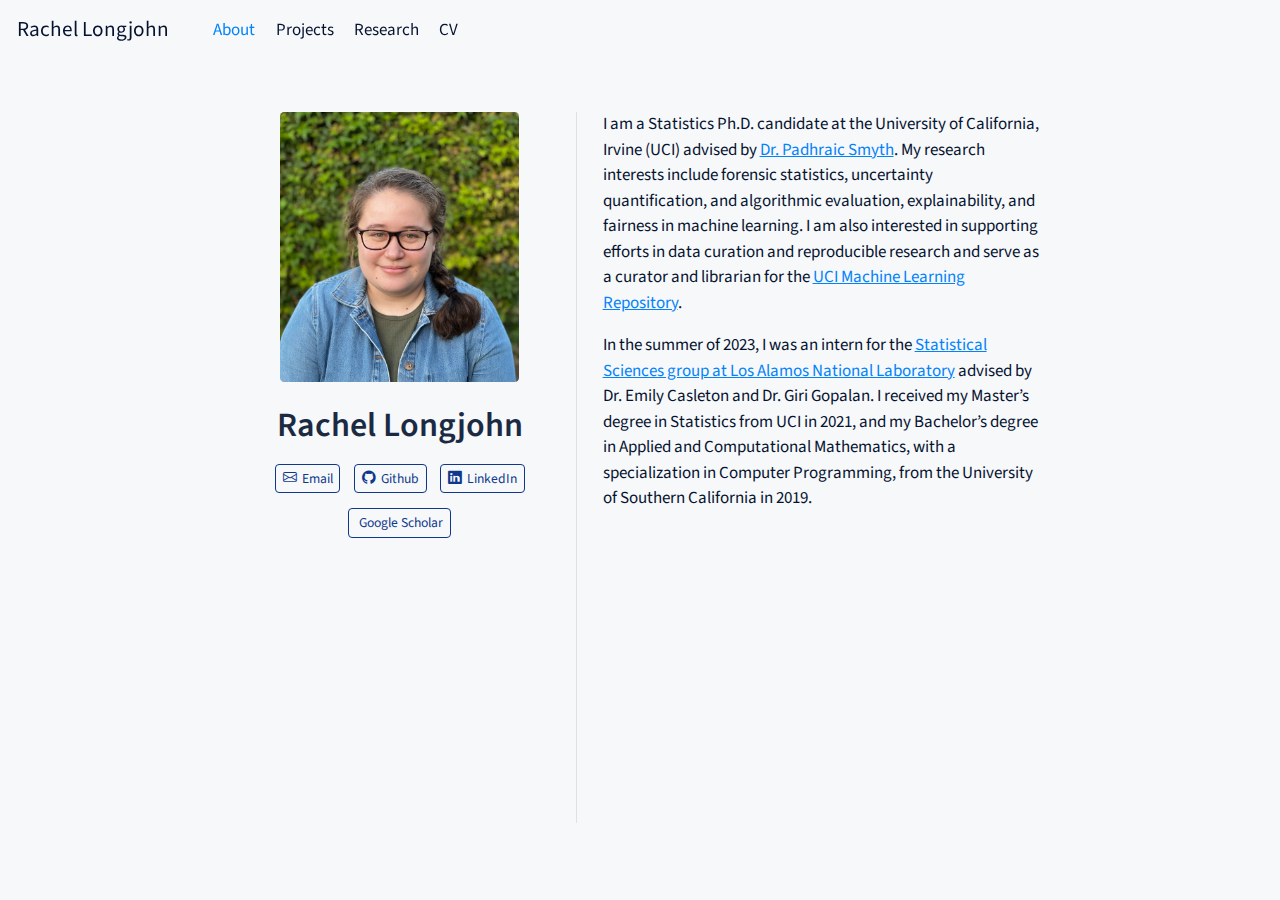
==== docs/index.html @ 6b7d3f92 "Publish site to docs/" ====
<!DOCTYPE html>
<html xmlns="http://www.w3.org/1999/xhtml" lang="en" xml:lang="en"><head>

<meta charset="utf-8">
<meta name="generator" content="quarto-1.3.450">

<meta name="viewport" content="width=device-width, initial-scale=1.0, user-scalable=yes">


<title>Rachel Longjohn</title>
<style>
code{white-space: pre-wrap;}
span.smallcaps{font-variant: small-caps;}
div.columns{display: flex; gap: min(4vw, 1.5em);}
div.column{flex: auto; overflow-x: auto;}
div.hanging-indent{margin-left: 1.5em; text-indent: -1.5em;}
ul.task-list{list-style: none;}
ul.task-list li input[type="checkbox"] {
  width: 0.8em;
  margin: 0 0.8em 0.2em -1em; /* quarto-specific, see https://github.com/quarto-dev/quarto-cli/issues/4556 */ 
  vertical-align: middle;
}
</style>


<script src="site_libs/quarto-nav/quarto-nav.js"></script>
<script src="site_libs/quarto-nav/headroom.min.js"></script>
<script src="site_libs/clipboard/clipboard.min.js"></script>
<script src="site_libs/quarto-html/quarto.js"></script>
<script src="site_libs/quarto-html/popper.min.js"></script>
<script src="site_libs/quarto-html/tippy.umd.min.js"></script>
<link href="site_libs/quarto-html/tippy.css" rel="stylesheet">
<link href="site_libs/quarto-html/quarto-syntax-highlighting.css" rel="stylesheet" id="quarto-text-highlighting-styles">
<script src="site_libs/bootstrap/bootstrap.min.js"></script>
<link href="site_libs/bootstrap/bootstrap-icons.css" rel="stylesheet">
<link href="site_libs/bootstrap/bootstrap.min.css" rel="stylesheet" id="quarto-bootstrap" data-mode="light">
<script src="site_libs/quarto-contrib/iconify-1.0.7/iconify-icon.min.js"></script>
<script id="quarto-search-options" type="application/json">{
  "language": {
    "search-no-results-text": "No results",
    "search-matching-documents-text": "matching documents",
    "search-copy-link-title": "Copy link to search",
    "search-hide-matches-text": "Hide additional matches",
    "search-more-match-text": "more match in this document",
    "search-more-matches-text": "more matches in this document",
    "search-clear-button-title": "Clear",
    "search-detached-cancel-button-title": "Cancel",
    "search-submit-button-title": "Submit",
    "search-label": "Search"
  }
}</script>


<link rel="stylesheet" href="styles.css">
</head>

<body class="nav-fixed fullcontent">

<div id="quarto-search-results"></div>
  <header id="quarto-header" class="headroom fixed-top">
    <nav class="navbar navbar-expand-lg navbar-dark ">
      <div class="navbar-container container-fluid">
      <div class="navbar-brand-container">
    <a class="navbar-brand" href="./index.html">
    <span class="navbar-title">Rachel Longjohn</span>
    </a>
  </div>
          <button class="navbar-toggler" type="button" data-bs-toggle="collapse" data-bs-target="#navbarCollapse" aria-controls="navbarCollapse" aria-expanded="false" aria-label="Toggle navigation" onclick="if (window.quartoToggleHeadroom) { window.quartoToggleHeadroom(); }">
  <span class="navbar-toggler-icon"></span>
</button>
          <div class="collapse navbar-collapse" id="navbarCollapse">
            <ul class="navbar-nav navbar-nav-scroll me-auto">
  <li class="nav-item">
    <a class="nav-link active" href="./index.html" rel="" target="" aria-current="page">
 <span class="menu-text">About</span></a>
  </li>  
  <li class="nav-item">
    <a class="nav-link" href="./projects.html" rel="" target="">
 <span class="menu-text">Projects</span></a>
  </li>  
  <li class="nav-item">
    <a class="nav-link" href="./research.html" rel="" target="">
 <span class="menu-text">Research</span></a>
  </li>  
  <li class="nav-item">
    <a class="nav-link" href="./rachel_longjohn_cv.pdf" rel="" target="">
 <span class="menu-text">CV</span></a>
  </li>  
</ul>
            <div class="quarto-navbar-tools ms-auto">
</div>
          </div> <!-- /navcollapse -->
      </div> <!-- /container-fluid -->
    </nav>
</header>
<!-- content -->
<div id="quarto-content" class="quarto-container page-columns page-rows-contents page-layout-article page-navbar">
<!-- sidebar -->
<!-- margin-sidebar -->
    
<!-- main -->
<div class="quarto-about-trestles">
  <div class="about-entity">
    <img src="headshot_LongjohnRachel.jpg" class="about-image
  rounded " style="width: 75%;">
<header id="title-block-header" class="quarto-title-block default">
<div class="quarto-title">
<h1 class="title">Rachel Longjohn</h1>
</div>
<div class="quarto-title-meta">
  </div>
</header>
    <div class="about-links">
  <a href="mailto:rlongjoh@gmail.com" class="about-link" rel="" target="">
    <i class="bi bi-envelope"></i>
     <span class="about-link-text">Email</span>
  </a>
  <a href="https://github.com/rlongjohn" class="about-link" rel="" target="">
    <i class="bi bi-github"></i>
     <span class="about-link-text">Github</span>
  </a>
  <a href="https://www.linkedin.com/in/rachel-longjohn/" class="about-link" rel="" target="">
    <i class="bi bi-linkedin"></i>
     <span class="about-link-text">LinkedIn</span>
  </a>
  <a href="https://scholar.google.com/citations?user=bY_QuA8AAAAJ&amp;hl=en&amp;oi=ao" class="about-link" rel="" target="">
     <span class="about-link-text"><iconify-icon inline="" icon="academicons:google-scholar"></iconify-icon> Google Scholar</span>
  </a>
</div>
  </div>
  <div class="about-contents"><main class="content" id="quarto-document-content">
<p>I am a Statistics Ph.D.&nbsp;candidate at the University of California, Irvine (UCI) advised by <a href="https://ics.uci.edu/~smyth/index.html">Dr.&nbsp;Padhraic Smyth</a>. My research interests include forensic statistics, uncertainty quantification, and algorithmic evaluation, explainability, and fairness in machine learning. I am also interested in supporting efforts in data curation and reproducible research and serve as a curator and librarian for the <a href="https://archive.ics.uci.edu/">UCI Machine Learning Repository</a>.</p>
<p>In the summer of 2023, I was an intern for the <a href="https://www.lanl.gov/org/ddste/aldsc/computer-computational-statistical-sciences/statistical-sciences/index.php">Statistical Sciences group at Los Alamos National Laboratory</a> advised by Dr.&nbsp;Emily Casleton and Dr.&nbsp;Giri Gopalan. I received my Master’s degree in Statistics from UCI in 2021, and my Bachelor’s degree in Applied and Computational Mathematics, with a specialization in Computer Programming, from the University of Southern California in 2019.</p>


</main></div>
</div>
 <!-- /main -->
<script id="quarto-html-after-body" type="application/javascript">
window.document.addEventListener("DOMContentLoaded", function (event) {
  const toggleBodyColorMode = (bsSheetEl) => {
    const mode = bsSheetEl.getAttribute("data-mode");
    const bodyEl = window.document.querySelector("body");
    if (mode === "dark") {
      bodyEl.classList.add("quarto-dark");
      bodyEl.classList.remove("quarto-light");
    } else {
      bodyEl.classList.add("quarto-light");
      bodyEl.classList.remove("quarto-dark");
    }
  }
  const toggleBodyColorPrimary = () => {
    const bsSheetEl = window.document.querySelector("link#quarto-bootstrap");
    if (bsSheetEl) {
      toggleBodyColorMode(bsSheetEl);
    }
  }
  toggleBodyColorPrimary();  
  const isCodeAnnotation = (el) => {
    for (const clz of el.classList) {
      if (clz.startsWith('code-annotation-')) {                     
        return true;
      }
    }
    return false;
  }
  const clipboard = new window.ClipboardJS('.code-copy-button', {
    text: function(trigger) {
      const codeEl = trigger.previousElementSibling.cloneNode(true);
      for (const childEl of codeEl.children) {
        if (isCodeAnnotation(childEl)) {
          childEl.remove();
        }
      }
      return codeEl.innerText;
    }
  });
  clipboard.on('success', function(e) {
    // button target
    const button = e.trigger;
    // don't keep focus
    button.blur();
    // flash "checked"
    button.classList.add('code-copy-button-checked');
    var currentTitle = button.getAttribute("title");
    button.setAttribute("title", "Copied!");
    let tooltip;
    if (window.bootstrap) {
      button.setAttribute("data-bs-toggle", "tooltip");
      button.setAttribute("data-bs-placement", "left");
      button.setAttribute("data-bs-title", "Copied!");
      tooltip = new bootstrap.Tooltip(button, 
        { trigger: "manual", 
          customClass: "code-copy-button-tooltip",
          offset: [0, -8]});
      tooltip.show();    
    }
    setTimeout(function() {
      if (tooltip) {
        tooltip.hide();
        button.removeAttribute("data-bs-title");
        button.removeAttribute("data-bs-toggle");
        button.removeAttribute("data-bs-placement");
      }
      button.setAttribute("title", currentTitle);
      button.classList.remove('code-copy-button-checked');
    }, 1000);
    // clear code selection
    e.clearSelection();
  });
  function tippyHover(el, contentFn) {
    const config = {
      allowHTML: true,
      content: contentFn,
      maxWidth: 500,
      delay: 100,
      arrow: false,
      appendTo: function(el) {
          return el.parentElement;
      },
      interactive: true,
      interactiveBorder: 10,
      theme: 'quarto',
      placement: 'bottom-start'
    };
    window.tippy(el, config); 
  }
  const noterefs = window.document.querySelectorAll('a[role="doc-noteref"]');
  for (var i=0; i<noterefs.length; i++) {
    const ref = noterefs[i];
    tippyHover(ref, function() {
      // use id or data attribute instead here
      let href = ref.getAttribute('data-footnote-href') || ref.getAttribute('href');
      try { href = new URL(href).hash; } catch {}
      const id = href.replace(/^#\/?/, "");
      const note = window.document.getElementById(id);
      return note.innerHTML;
    });
  }
      let selectedAnnoteEl;
      const selectorForAnnotation = ( cell, annotation) => {
        let cellAttr = 'data-code-cell="' + cell + '"';
        let lineAttr = 'data-code-annotation="' +  annotation + '"';
        const selector = 'span[' + cellAttr + '][' + lineAttr + ']';
        return selector;
      }
      const selectCodeLines = (annoteEl) => {
        const doc = window.document;
        const targetCell = annoteEl.getAttribute("data-target-cell");
        const targetAnnotation = annoteEl.getAttribute("data-target-annotation");
        const annoteSpan = window.document.querySelector(selectorForAnnotation(targetCell, targetAnnotation));
        const lines = annoteSpan.getAttribute("data-code-lines").split(",");
        const lineIds = lines.map((line) => {
          return targetCell + "-" + line;
        })
        let top = null;
        let height = null;
        let parent = null;
        if (lineIds.length > 0) {
            //compute the position of the single el (top and bottom and make a div)
            const el = window.document.getElementById(lineIds[0]);
            top = el.offsetTop;
            height = el.offsetHeight;
            parent = el.parentElement.parentElement;
          if (lineIds.length > 1) {
            const lastEl = window.document.getElementById(lineIds[lineIds.length - 1]);
            const bottom = lastEl.offsetTop + lastEl.offsetHeight;
            height = bottom - top;
          }
          if (top !== null && height !== null && parent !== null) {
            // cook up a div (if necessary) and position it 
            let div = window.document.getElementById("code-annotation-line-highlight");
            if (div === null) {
              div = window.document.createElement("div");
              div.setAttribute("id", "code-annotation-line-highlight");
              div.style.position = 'absolute';
              parent.appendChild(div);
            }
            div.style.top = top - 2 + "px";
            div.style.height = height + 4 + "px";
            let gutterDiv = window.document.getElementById("code-annotation-line-highlight-gutter");
            if (gutterDiv === null) {
              gutterDiv = window.document.createElement("div");
              gutterDiv.setAttribute("id", "code-annotation-line-highlight-gutter");
              gutterDiv.style.position = 'absolute';
              const codeCell = window.document.getElementById(targetCell);
              const gutter = codeCell.querySelector('.code-annotation-gutter');
              gutter.appendChild(gutterDiv);
            }
            gutterDiv.style.top = top - 2 + "px";
            gutterDiv.style.height = height + 4 + "px";
          }
          selectedAnnoteEl = annoteEl;
        }
      };
      const unselectCodeLines = () => {
        const elementsIds = ["code-annotation-line-highlight", "code-annotation-line-highlight-gutter"];
        elementsIds.forEach((elId) => {
          const div = window.document.getElementById(elId);
          if (div) {
            div.remove();
          }
        });
        selectedAnnoteEl = undefined;
      };
      // Attach click handler to the DT
      const annoteDls = window.document.querySelectorAll('dt[data-target-cell]');
      for (const annoteDlNode of annoteDls) {
        annoteDlNode.addEventListener('click', (event) => {
          const clickedEl = event.target;
          if (clickedEl !== selectedAnnoteEl) {
            unselectCodeLines();
            const activeEl = window.document.querySelector('dt[data-target-cell].code-annotation-active');
            if (activeEl) {
              activeEl.classList.remove('code-annotation-active');
            }
            selectCodeLines(clickedEl);
            clickedEl.classList.add('code-annotation-active');
          } else {
            // Unselect the line
            unselectCodeLines();
            clickedEl.classList.remove('code-annotation-active');
          }
        });
      }
  const findCites = (el) => {
    const parentEl = el.parentElement;
    if (parentEl) {
      const cites = parentEl.dataset.cites;
      if (cites) {
        return {
          el,
          cites: cites.split(' ')
        };
      } else {
        return findCites(el.parentElement)
      }
    } else {
      return undefined;
    }
  };
  var bibliorefs = window.document.querySelectorAll('a[role="doc-biblioref"]');
  for (var i=0; i<bibliorefs.length; i++) {
    const ref = bibliorefs[i];
    const citeInfo = findCites(ref);
    if (citeInfo) {
      tippyHover(citeInfo.el, function() {
        var popup = window.document.createElement('div');
        citeInfo.cites.forEach(function(cite) {
          var citeDiv = window.document.createElement('div');
          citeDiv.classList.add('hanging-indent');
          citeDiv.classList.add('csl-entry');
          var biblioDiv = window.document.getElementById('ref-' + cite);
          if (biblioDiv) {
            citeDiv.innerHTML = biblioDiv.innerHTML;
          }
          popup.appendChild(citeDiv);
        });
        return popup.innerHTML;
      });
    }
  }
});
</script>
</div> <!-- /content -->



</body></html>
---- docs/site_libs/quarto-html/tippy.css ----
.tippy-box[data-animation=fade][data-state=hidden]{opacity:0}[data-tippy-root]{max-width:calc(100vw - 10px)}.tippy-box{position:relative;background-color:#333;color:#fff;border-radius:4px;font-size:14px;line-height:1.4;white-space:normal;outline:0;transition-property:transform,visibility,opacity}.tippy-box[data-placement^=top]>.tippy-arrow{bottom:0}.tippy-box[data-placement^=top]>.tippy-arrow:before{bottom:-7px;left:0;border-width:8px 8px 0;border-top-color:initial;transform-origin:center top}.tippy-box[data-placement^=bottom]>.tippy-arrow{top:0}.tippy-box[data-placement^=bottom]>.tippy-arrow:before{top:-7px;left:0;border-width:0 8px 8px;border-bottom-color:initial;transform-origin:center bottom}.tippy-box[data-placement^=left]>.tippy-arrow{right:0}.tippy-box[data-placement^=left]>.tippy-arrow:before{border-width:8px 0 8px 8px;border-left-color:initial;right:-7px;transform-origin:center left}.tippy-box[data-placement^=right]>.tippy-arrow{left:0}.tippy-box[data-placement^=right]>.tippy-arrow:before{left:-7px;border-width:8px 8px 8px 0;border-right-color:initial;transform-origin:center right}.tippy-box[data-inertia][data-state=visible]{transition-timing-function:cubic-bezier(.54,1.5,.38,1.11)}.tippy-arrow{width:16px;height:16px;color:#333}.tippy-arrow:before{content:"";position:absolute;border-color:transparent;border-style:solid}.tippy-content{position:relative;padding:5px 9px;z-index:1}
---- docs/site_libs/quarto-html/quarto-syntax-highlighting.css ----
/* quarto syntax highlight colors */
:root {
  --quarto-hl-ot-color: #003B4F;
  --quarto-hl-at-color: #657422;
  --quarto-hl-ss-color: #20794D;
  --quarto-hl-an-color: #5E5E5E;
  --quarto-hl-fu-color: #4758AB;
  --quarto-hl-st-color: #20794D;
  --quarto-hl-cf-color: #003B4F;
  --quarto-hl-op-color: #5E5E5E;
  --quarto-hl-er-color: #AD0000;
  --quarto-hl-bn-color: #AD0000;
  --quarto-hl-al-color: #AD0000;
  --quarto-hl-va-color: #111111;
  --quarto-hl-bu-color: inherit;
  --quarto-hl-ex-color: inherit;
  --quarto-hl-pp-color: #AD0000;
  --quarto-hl-in-color: #5E5E5E;
  --quarto-hl-vs-color: #20794D;
  --quarto-hl-wa-color: #5E5E5E;
  --quarto-hl-do-color: #5E5E5E;
  --quarto-hl-im-color: #00769E;
  --quarto-hl-ch-color: #20794D;
  --quarto-hl-dt-color: #AD0000;
  --quarto-hl-fl-color: #AD0000;
  --quarto-hl-co-color: #5E5E5E;
  --quarto-hl-cv-color: #5E5E5E;
  --quarto-hl-cn-color: #8f5902;
  --quarto-hl-sc-color: #5E5E5E;
  --quarto-hl-dv-color: #AD0000;
  --quarto-hl-kw-color: #003B4F;
}

/* other quarto variables */
:root {
  --quarto-font-monospace: SFMono-Regular, Menlo, Monaco, Consolas, "Liberation Mono", "Courier New", monospace;
}

pre > code.sourceCode > span {
  color: #003B4F;
}

code span {
  color: #003B4F;
}

code.sourceCode > span {
  color: #003B4F;
}

div.sourceCode,
div.sourceCode pre.sourceCode {
  color: #003B4F;
}

code span.ot {
  color: #003B4F;
  font-style: inherit;
}

code span.at {
  color: #657422;
  font-style: inherit;
}

code span.ss {
  color: #20794D;
  font-style: inherit;
}

code span.an {
  color: #5E5E5E;
  font-style: inherit;
}

code span.fu {
  color: #4758AB;
  font-style: inherit;
}

code span.st {
  color: #20794D;
  font-style: inherit;
}

code span.cf {
  color: #003B4F;
  font-style: inherit;
}

code span.op {
  color: #5E5E5E;
  font-style: inherit;
}

code span.er {
  color: #AD0000;
  font-style: inherit;
}

code span.bn {
  color: #AD0000;
  font-style: inherit;
}

code span.al {
  color: #AD0000;
  font-style: inherit;
}

code span.va {
  color: #111111;
  font-style: inherit;
}

code span.bu {
  font-style: inherit;
}

code span.ex {
  font-style: inherit;
}

code span.pp {
  color: #AD0000;
  font-style: inherit;
}

code span.in {
  color: #5E5E5E;
  font-style: inherit;
}

code span.vs {
  color: #20794D;
  font-style: inherit;
}

code span.wa {
  color: #5E5E5E;
  font-style: italic;
}

code span.do {
  color: #5E5E5E;
  font-style: italic;
}

code span.im {
  color: #00769E;
  font-style: inherit;
}

code span.ch {
  color: #20794D;
  font-style: inherit;
}

code span.dt {
  color: #AD0000;
  font-style: inherit;
}

code span.fl {
  color: #AD0000;
  font-style: inherit;
}

code span.co {
  color: #5E5E5E;
  font-style: inherit;
}

code span.cv {
  color: #5E5E5E;
  font-style: italic;
}

code span.cn {
  color: #8f5902;
  font-style: inherit;
}

code span.sc {
  color: #5E5E5E;
  font-style: inherit;
}

code span.dv {
  color: #AD0000;
  font-style: inherit;
}

code span.kw {
  color: #003B4F;
  font-style: inherit;
}

.prevent-inlining {
  content: "</";
}

/*# sourceMappingURL=debc5d5d77c3f9108843748ff7464032.css.map */
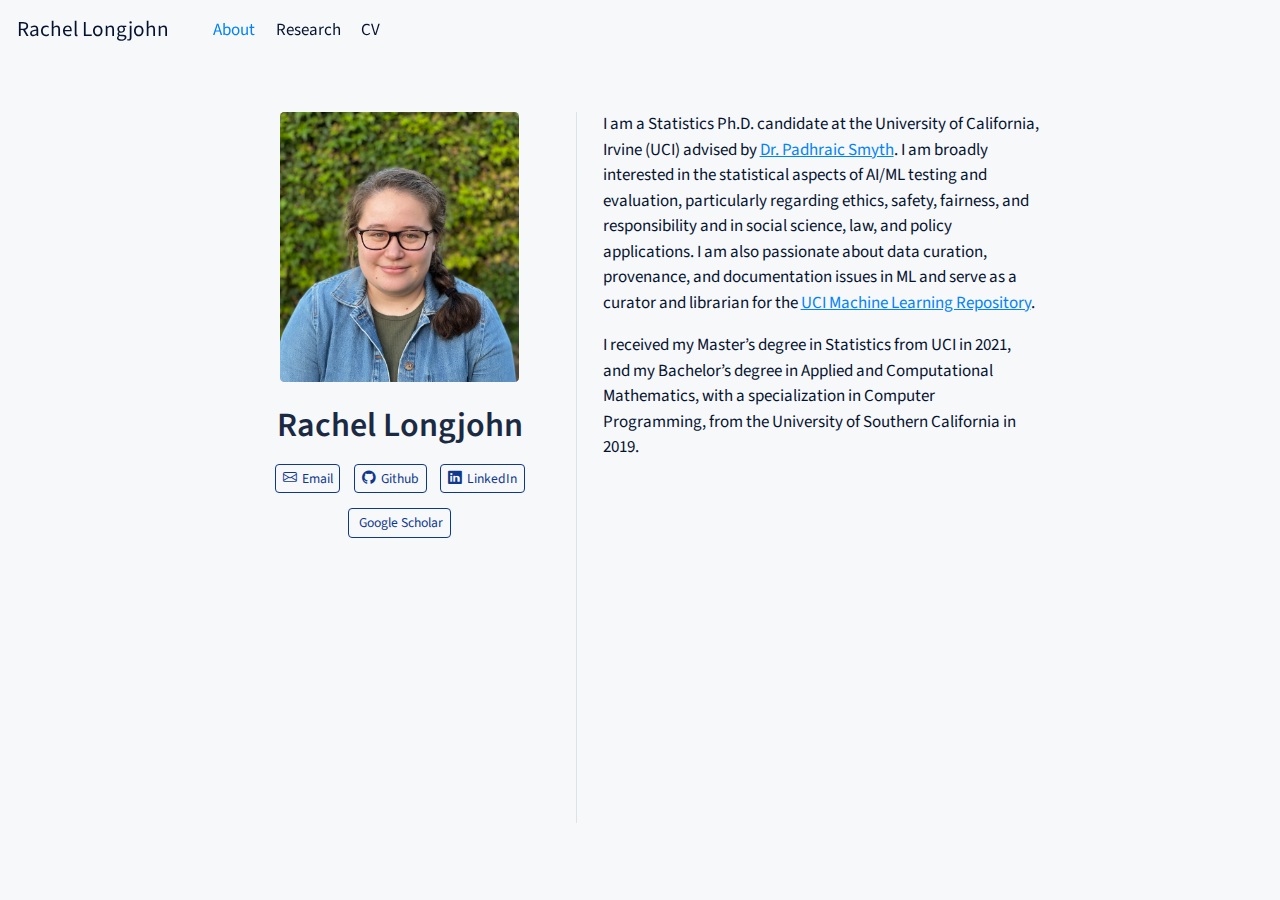
==== commit 75924b62: "Publish site to docs/" ====
--- a/docs/index.html
+++ b/docs/index.html
@@ -75,15 +75,11 @@
  <span class="menu-text">About</span></a>
   </li>  
   <li class="nav-item">
-    <a class="nav-link" href="./projects.html" rel="" target="">
- <span class="menu-text">Projects</span></a>
-  </li>  
-  <li class="nav-item">
     <a class="nav-link" href="./research.html" rel="" target="">
  <span class="menu-text">Research</span></a>
   </li>  
   <li class="nav-item">
-    <a class="nav-link" href="./rachel_longjohn_cv.pdf" rel="" target="">
+    <a class="nav-link" href="./rachel_longjohn_cv.pdf" rel="" target="_blank">
  <span class="menu-text">CV</span></a>
   </li>  
 </ul>
@@ -129,8 +125,8 @@
 </div>
   </div>
   <div class="about-contents"><main class="content" id="quarto-document-content">
-<p>I am a Statistics Ph.D.&nbsp;candidate at the University of California, Irvine (UCI) advised by <a href="https://ics.uci.edu/~smyth/index.html">Dr.&nbsp;Padhraic Smyth</a>. My research interests include forensic statistics, uncertainty quantification, and algorithmic evaluation, explainability, and fairness in machine learning. I am also interested in supporting efforts in data curation and reproducible research and serve as a curator and librarian for the <a href="https://archive.ics.uci.edu/">UCI Machine Learning Repository</a>.</p>
-<p>In the summer of 2023, I was an intern for the <a href="https://www.lanl.gov/org/ddste/aldsc/computer-computational-statistical-sciences/statistical-sciences/index.php">Statistical Sciences group at Los Alamos National Laboratory</a> advised by Dr.&nbsp;Emily Casleton and Dr.&nbsp;Giri Gopalan. I received my Master’s degree in Statistics from UCI in 2021, and my Bachelor’s degree in Applied and Computational Mathematics, with a specialization in Computer Programming, from the University of Southern California in 2019.</p>
+<p>I am a Statistics Ph.D.&nbsp;candidate at the University of California, Irvine (UCI) advised by <a href="https://ics.uci.edu/~smyth/index.html">Dr.&nbsp;Padhraic Smyth</a>. I am broadly interested in the statistical aspects of AI/ML testing and evaluation, particularly regarding ethics, safety, fairness, and responsibility and in social science, law, and policy applications. I am also passionate about data curation, provenance, and documentation issues in ML and serve as a curator and librarian for the <a href="https://archive.ics.uci.edu/">UCI Machine Learning Repository</a>.</p>
+<p>I received my Master’s degree in Statistics from UCI in 2021, and my Bachelor’s degree in Applied and Computational Mathematics, with a specialization in Computer Programming, from the University of Southern California in 2019.</p>
 
 
 </main></div>
@@ -360,6 +356,20 @@
       });
     }
   }
+    var localhostRegex = new RegExp(/^(?:http|https):\/\/localhost\:?[0-9]*\//);
+      var filterRegex = new RegExp('/' + window.location.host + '/');
+    var isInternal = (href) => {
+        return filterRegex.test(href) || localhostRegex.test(href);
+    }
+    // Inspect non-navigation links and adorn them if external
+ 	var links = window.document.querySelectorAll('a[href]:not(.nav-link):not(.navbar-brand):not(.toc-action):not(.sidebar-link):not(.sidebar-item-toggle):not(.pagination-link):not(.no-external):not([aria-hidden]):not(.dropdown-item)');
+    for (var i=0; i<links.length; i++) {
+      const link = links[i];
+      if (!isInternal(link.href)) {
+          // target, if specified
+          link.setAttribute("target", "_blank");
+      }
+    }
 });
 </script>
 </div> <!-- /content -->
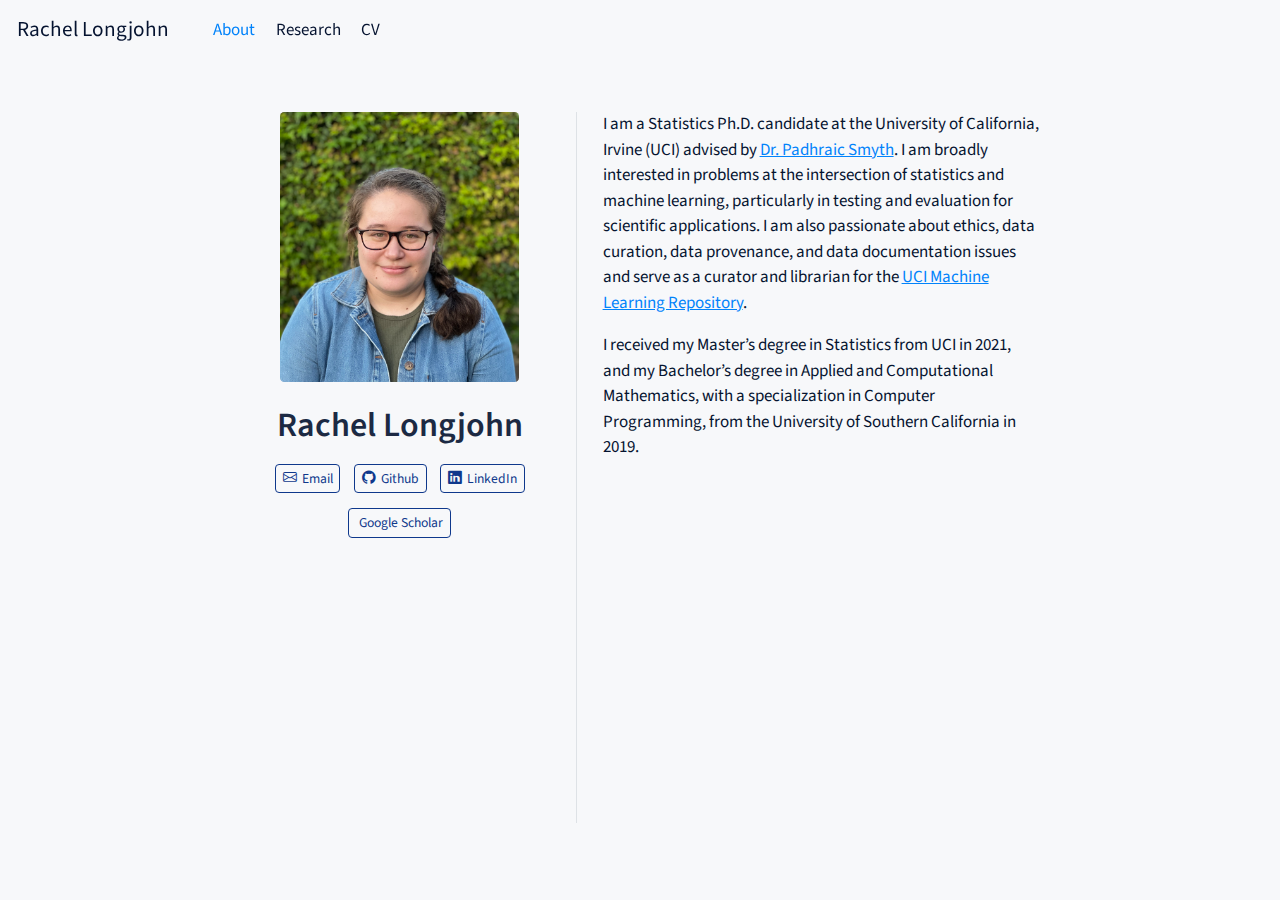
==== commit af29831f: "Publish site to docs/" ====
--- a/docs/index.html
+++ b/docs/index.html
@@ -125,7 +125,7 @@
 </div>
   </div>
   <div class="about-contents"><main class="content" id="quarto-document-content">
-<p>I am a Statistics Ph.D.&nbsp;candidate at the University of California, Irvine (UCI) advised by <a href="https://ics.uci.edu/~smyth/index.html">Dr.&nbsp;Padhraic Smyth</a>. I am broadly interested in the statistical aspects of AI/ML testing and evaluation, particularly regarding ethics, safety, fairness, and responsibility and in social science, law, and policy applications. I am also passionate about data curation, provenance, and documentation issues in ML and serve as a curator and librarian for the <a href="https://archive.ics.uci.edu/">UCI Machine Learning Repository</a>.</p>
+<p>I am a Statistics Ph.D.&nbsp;candidate at the University of California, Irvine (UCI) advised by <a href="https://ics.uci.edu/~smyth/index.html">Dr.&nbsp;Padhraic Smyth</a>. I am broadly interested in problems at the intersection of statistics and machine learning, particularly in testing and evaluation for scientific applications. I am also passionate about ethics, data curation, data provenance, and data documentation issues and serve as a curator and librarian for the <a href="https://archive.ics.uci.edu/">UCI Machine Learning Repository</a>.</p>
 <p>I received my Master’s degree in Statistics from UCI in 2021, and my Bachelor’s degree in Applied and Computational Mathematics, with a specialization in Computer Programming, from the University of Southern California in 2019.</p>
 
 
